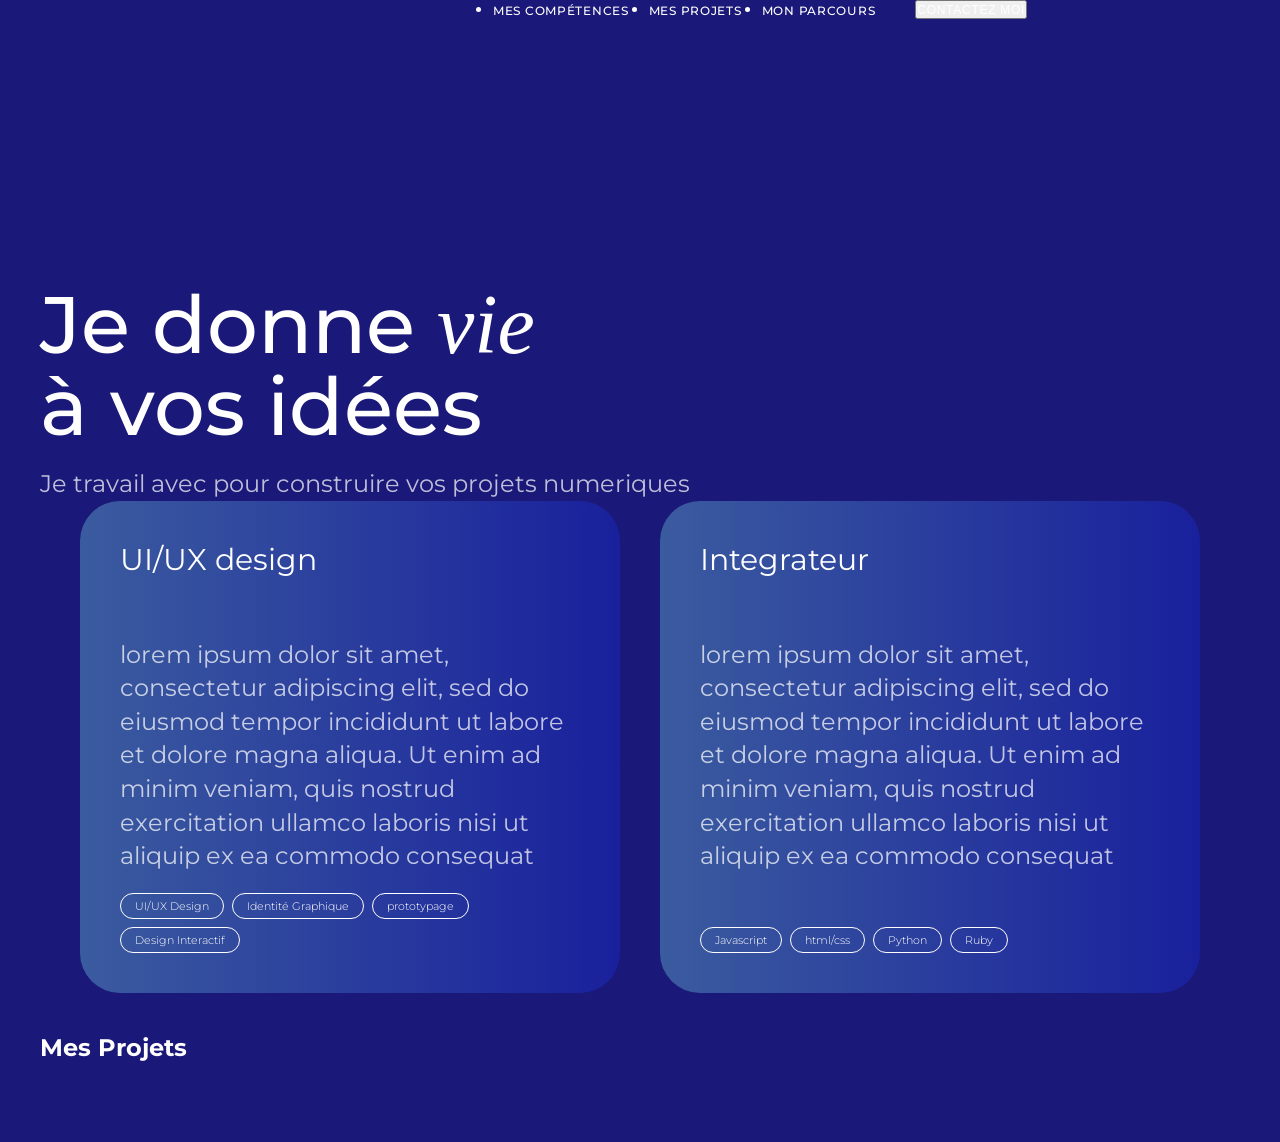
==== index.html @ 18a8f852 "mod new" ====
<!DOCTYPE html>
<html lang="fr">
  <head>
    <meta charset="UTF-8" />
    <meta name="viewport" content="width=device-width, initial-scale=1.0" />
    <title>Portfolio</title>
    <link rel="preconnect" href="https://fonts.googleapis.com" />
    <link rel="preconnect" href="https://fonts.gstatic.com" crossorigin />
    <link href="https://fonts.googleapis.com/css2?family=Montserrat:wght@400;500;600;700;800&display=swap" rel="stylesheet" />
    <link rel="stylesheet" href="style.css" />
  </head>
  <body>
    <nav class="nav-links">
        <a href="#">
            <img class="logo" src="assets/project-img.jpeg" alt="">
        </a>
        <ul >
            <li><a href="#" >Mes Compétences</a></li>
            <li><a href="#">Mes Projets</a></li>
            <li><a href="#" >Mon Parcours</a></li>

        </ul>
        <button ><a >Contactez Moi</a></button>


    </nav>

    <header id="hero">
      <h1>Je donne <em>vie</em> <br> à vos idées</h1>
      <p>Je travail avec pour construire vos projets numeriques</p>


      <section id="competences" class="competences">
        <div class="competence-card">
          <h3>UI/UX design</h3>
          <p>lorem ipsum dolor sit amet, consectetur adipiscing elit, sed do eiusmod  tempor incididunt ut labore et dolore magna aliqua. Ut enim ad minim  veniam, quis nostrud exercitation ullamco laboris nisi ut aliquip ex ea  commodo consequat</p>
          <div class="tags">
             <span class="tag">UI/UX Design</span>
              <span class="tag">Identité Graphique</span>
            <span class="tag">prototypage</span>
             <span class="tag">Design Interactif</span>

          </div>



        </div>

         <div class="competence-card">
          <h3>Integrateur</h3>
          <p>lorem ipsum dolor sit amet, consectetur adipiscing elit, sed do eiusmod  tempor incididunt ut labore et dolore magna aliqua. Ut enim ad minim  veniam, quis nostrud exercitation ullamco laboris nisi ut aliquip ex ea  commodo consequat</p>
          <div class="tags">
             <span class="tag">Javascript</span>
              <span class="tag">html/css</span>
            <span class="tag">Python</span>
             <span class="tag">Ruby</span>

          </div>
          


        </div>



      </section>

    <section id="projets" class="projet">
      <h2>Mes Projets</h2>
    </section>


    </header>

    
  </body>
</html>
---- style.css ----
/* ============================================
   RESET & VARIABLES
   ============================================ */
*, *::before, *::after {
  margin: 0;
  padding: 0;
  box-sizing: border-box;
  scroll-behavior: smooth;
}

:root {
  /* Couleurs */
  --bleu-fonce:  #1A1878;
  --bleu-carte:  #2E2DAE;
  --blanc:       #ffffff;
  --noir:       #000;
  --texte-pale:  rgba(255, 255, 255, 0.72);
  --texte-gris:  #555;

  /* Gradient (nav & footer) */
  --gradient:    linear-gradient(to right, #3B5B9F, #19209C);

  /* Rayons */
  --radius-carte: 40px;
  --radius-nav:   20px;
  --radius-image: 30px;
  --radius-btn:   8px;

  /* Espacements */
  --padding-h:  40px;
  --padding-v:  80px;
  --gap:        40px;
  --gap-sm:     20px;

  /* Largeurs max — écart de 80px = 2 × --padding-h pour aligner nav et contenu */
  --max-width-nav:     1200px;
  --max-width-content: 1280px;

  /* Typographie */
  --fs-h1:   80px;
  --fs-h2:   40px;
  --fs-h3:   30px;
  --fs-body: 14px;
  --fs-nav:  12px;
  --fs-xs:   11px;
  --ls-nav:  0.06em;
}

body {
  font-family: 'Montserrat', sans-serif;
  background-color: var(--bleu-fonce);
  color: var(--blanc);
  display: flex;
  flex-direction: column;
  align-items: center;
}

/* ============================================
   NAVIGATION (header & footer partagent .navbar)
   ============================================ */
nav {
  border-radius: 0 0 var(--radius-nav) var(--radius-nav);
  overflow: hidden;
  display: flex;
  flex-direction: row;
  gap: 60px;
  align-items: flex-start;
}
ul {
  display: flex;
  flex-direction: row;
  gap: 20px;
}

nav a{
  transition: opacity 0.2s;
}

.navbar {
  display: flex;
  align-items: center;
  justify-content: space-between;
  padding: var(--gap-sm) var(--padding-h);
  width: 100%;
  max-width: var(--max-width-nav);
  background: var(--gradient);
}


.logo {
 color: #000;
  font-size: var(--fs-nav);
  font-weight: 500;
  letter-spacing: 0.12em;
  text-transform: uppercase;
  text-decoration: none;
  padding: 100px;
  width: 100px;
}

.nav-links {
  list-style: none;
  display: flex;
  gap: var(--gap);
}

.nav-links a {
  color: var(--blanc);
  text-decoration: none;
  font-size: var(--fs-nav);
  font-weight: 500;
  letter-spacing: var(--ls-nav);
  text-transform: uppercase;
}

.nav-links a:hover {
  opacity: 0.7;
}

.btn-nav {
  color: var(--blanc);
  text-decoration: none;
  font-size: var(--fs-nav);
  font-weight: 500;
  letter-spacing: var(--ls-nav);
  text-transform: uppercase;
  border: 1.5px solid var(--blanc);
  padding: 10px var(--gap-sm);
  border-radius: var(--radius-btn);
  background: var(--gradient);
}

.btn-nav:hover {
  opacity: 0.80;
}

/* ============================================
   HERO
   ============================================ */
#hero {
  background-color: var(--bleu-fonce);
  padding: var(--padding-v) var(--padding-h);
  width: 100%;
  max-width: var(--max-width-content);
}

#hero h1 {
  font-size: var(--fs-h1);
  font-weight: 500;
  line-height: 1;
  margin-bottom: var(--gap-sm);
}

#hero h1 em {
  font-family: Georgia, serif;
  font-style: italic;
  font-weight: 100;
  font-size: calc(var(--fs-h1) + 4px);
}

#hero p {
  font-size: 24px;
  color: var(--texte-pale);
  line-height: 1.4;
}

/* ============================================
   MAIN
   ============================================ */
main {
  display: flex;
  flex-direction: column;
  align-items: center;
  max-width: var(--max-width-content);
  width: 100%;
}

/* ============================================
   COMPÉTENCES
   ============================================ */
.competences {
  padding: 0 var(--padding-h) var(--padding-h);
  display: grid;
  grid-template-columns: 1fr 1fr;
  gap: var(--gap);
}

.competence-card {
  background: var(--gradient);
  border-radius: var(--radius-carte);
  padding: var(--padding-h);
  display: flex;
  flex-direction: column;
  gap: var(--gap-sm);
}

.competence-card h3 {
   font-size: var(--fs-h3);
   font-weight: 400;
   margin-bottom: var(--gap);
}

.competence-card p {
  font-size: var(--fs-body);
  line-height: 1.7;
  color: var(--texte-pale);
  flex: 1;
}

/* ============================================
   TAGS (compétences & projets)
   ============================================ */
.tags {
  display: flex;
  flex-wrap: wrap;
  gap: 8px;
}

.tag {
  font-size: var(--fs-xs);
  font-weight: 300;
  padding: 5px 14px;
  border: 1px solid var(--blanc);
  border-radius: 999px;
  color: var(--blanc);
  white-space: nowrap;
}

.projet-card .tag {
  border-color: var(--noir);
  color: var(--noir);
}

/* ============================================
   PROJETS
   ============================================ */
.projets {
  padding: var(--padding-h);
  display: flex;
  flex-direction: column;
  gap: var(--gap);
  width: 100%;
}

.projets h2 {
  font-size: var(--fs-h2);
  font-weight: 500;
}

.projet-card {
  width: 100%;
  height: 56dvh;
  display: grid;
  grid-template-columns: 1fr 1fr;
  gap: var(--gap);
  align-items: center;
  border-radius: var(--radius-carte);
  padding: var(--padding-h);
  background-color: var(--blanc);
  color: #111;
  box-shadow: 0 4px 24px rgba(0, 0, 0, 0.07);
}

.projet-card.reverse {
  direction: ltr;
}

.projet-top, .projet-bottom {
  display: flex;
  flex-direction: column;
  gap: 8px;
}

.projet-image {
  width: 100%;
  height: 100%;
}

.projet-image img {
  width: 100%;
  height: 100%;
  object-fit: cover;
  border-radius: var(--radius-image);
  display: block;
}

.projet-content {
  height: 100%;
  display: flex;
  flex-direction: column;
  justify-content: space-between;
  gap: 20px;
}

.projet-content h3 {
  font-size: var(--fs-h3);
  font-weight: 500;
}

.projet-content p {
  font-size: var(--fs-body);
  line-height: 1.7;
  color: var(--texte-gris);
}

.btn-projet {
  display: inline-block;
  align-self: flex-start;
  padding: 11px 22px;
  margin-top: 20px;
  font-size: var(--fs-nav);
  font-weight: 500;
  letter-spacing: var(--ls-nav);
  text-decoration: none;
  border-radius: var(--radius-btn);
  background: var(--gradient);
  color: var(--blanc);
  transition: opacity 0.2s;
}

.btn-projet:hover {
  opacity: 0.85;
}

/* ============================================
   PARCOURS
   ============================================ */
.parcours {
  background-color: var(--bleu-fonce);
  padding: var(--padding-v) var(--padding-h);
  display: grid;
  grid-template-columns: 1fr 1fr;
  gap: var(--gap);
  align-items: start;
  width: 100%;
}

.parcours h2 {
  font-size: var(--fs-h2);
  font-weight: 500;
}

.parcours-liste {
  padding: var(--gap-sm) var(--gap);
  background: var(--gradient);
  border-radius: var(--radius-carte);
  list-style: none;
  overflow: hidden;
}

.parcours-item {
  display: flex;
  flex-direction: column;
  gap: 10px;
  padding: var(--gap-sm) 0;
  border-bottom: 1px solid rgba(255, 255, 255, 0.1);
}

.parcours-item:last-child {
  border-bottom: none;
}

.parcours-titre {
  font-size: var(--fs-body);
  font-weight: 500;
}

.parcours-lieu {
  font-size: var(--fs-xs);
  font-weight: 500;
  letter-spacing: 0.08em;
  color: var(--texte-pale);
  text-transform: uppercase;
}

/* ============================================
   FOOTER
   ============================================ */
footer {
  width: 100%;
  max-width: var(--max-width-nav);
  border-radius: var(--radius-nav) var(--radius-nav) 0 0;
  overflow: hidden;
}

footer a{
  transition: opacity 0.2s;
}

/* ============================================
   RESPONSIVE — TABLETTE (≤ 768px)
   Redéfinir les variables suffit pour tout
   ce qui les utilise. Le reste est layout.
   ============================================ */
@media (max-width: 768px) {
  :root {
    --padding-h:  28px;
    --padding-v:  60px;
    --gap:        28px;
    --fs-h1:      52px;
    --fs-h2:      32px;
    --fs-h3:      24px;
  }

  /* Nav : on masque les liens, garde logo + CTA */
  .nav-links {
    display: none;
  }

  /* Compétences : une seule colonne */
  .competences {
    grid-template-columns: 1fr;
  }

  /* Projets : une seule colonne, hauteur auto */
  .projet-card {
    grid-template-columns: 1fr;
    height: auto;
  }

  /* Image toujours en premier sur mobile */
  .projet-card .projet-image {
    order: -1;
    height: 240px;
  }

  /* Parcours : une seule colonne */
  .parcours {
    grid-template-columns: 1fr;
  }
}

/* ============================================
   RESPONSIVE — MOBILE (≤ 480px)
   ============================================ */
@media (max-width: 480px) {
  :root {
    --padding-h:  16px;
    --padding-v:  40px;
    --gap:        20px;
    --gap-sm:     12px;
    --fs-h1:      38px;
    --fs-h2:      26px;
    --fs-h3:      20px;
    --fs-body:    13px;
  }

  /* Hero : taille em fixe pour que le calc() sur em reste cohérent */
  #hero h1 em {
    font-size: calc(var(--fs-h1) + 2px);
  }

  #hero p {
    font-size: 16px;
  }

  /* Bouton nav réduit */
  .btn-nav {
    font-size: 10px;
    padding: 8px 12px;
  }

  /* Image projet plus petite */
  .projet-card .projet-image {
    height: 180px;
  }
}
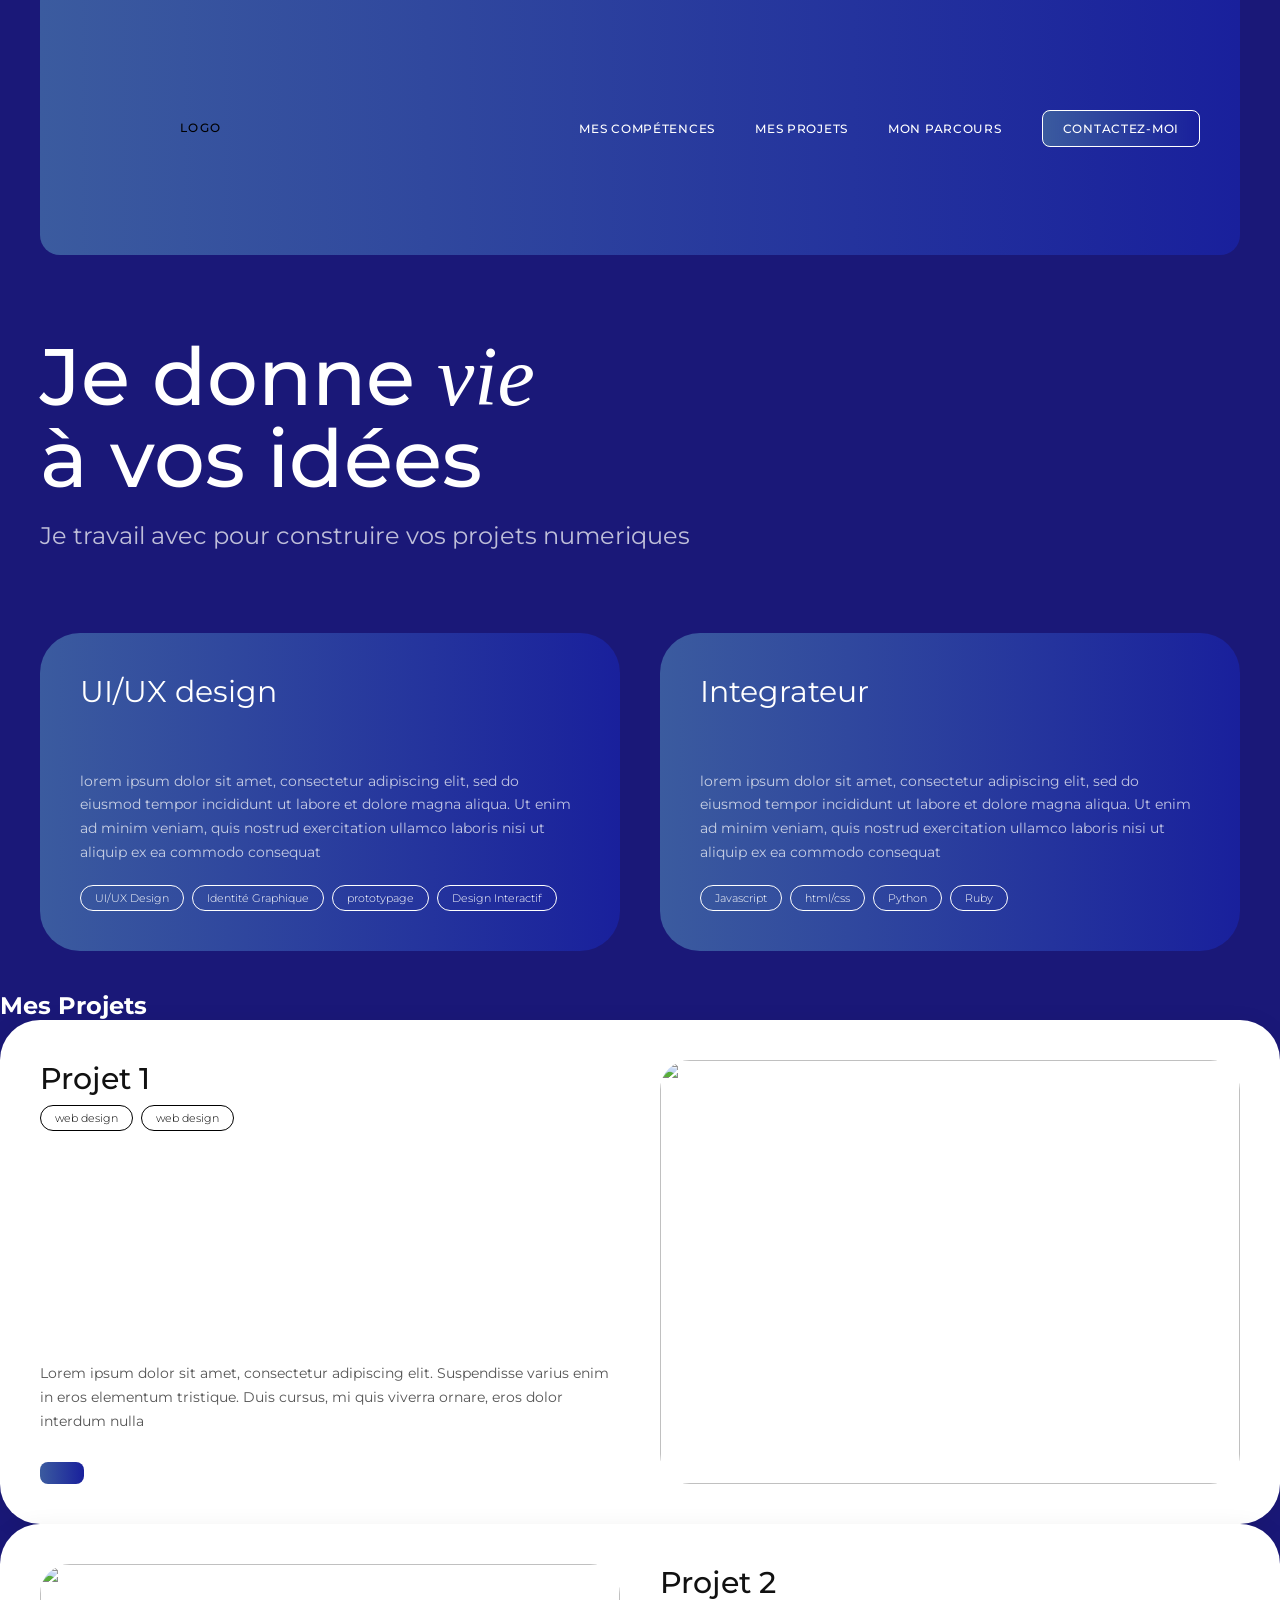
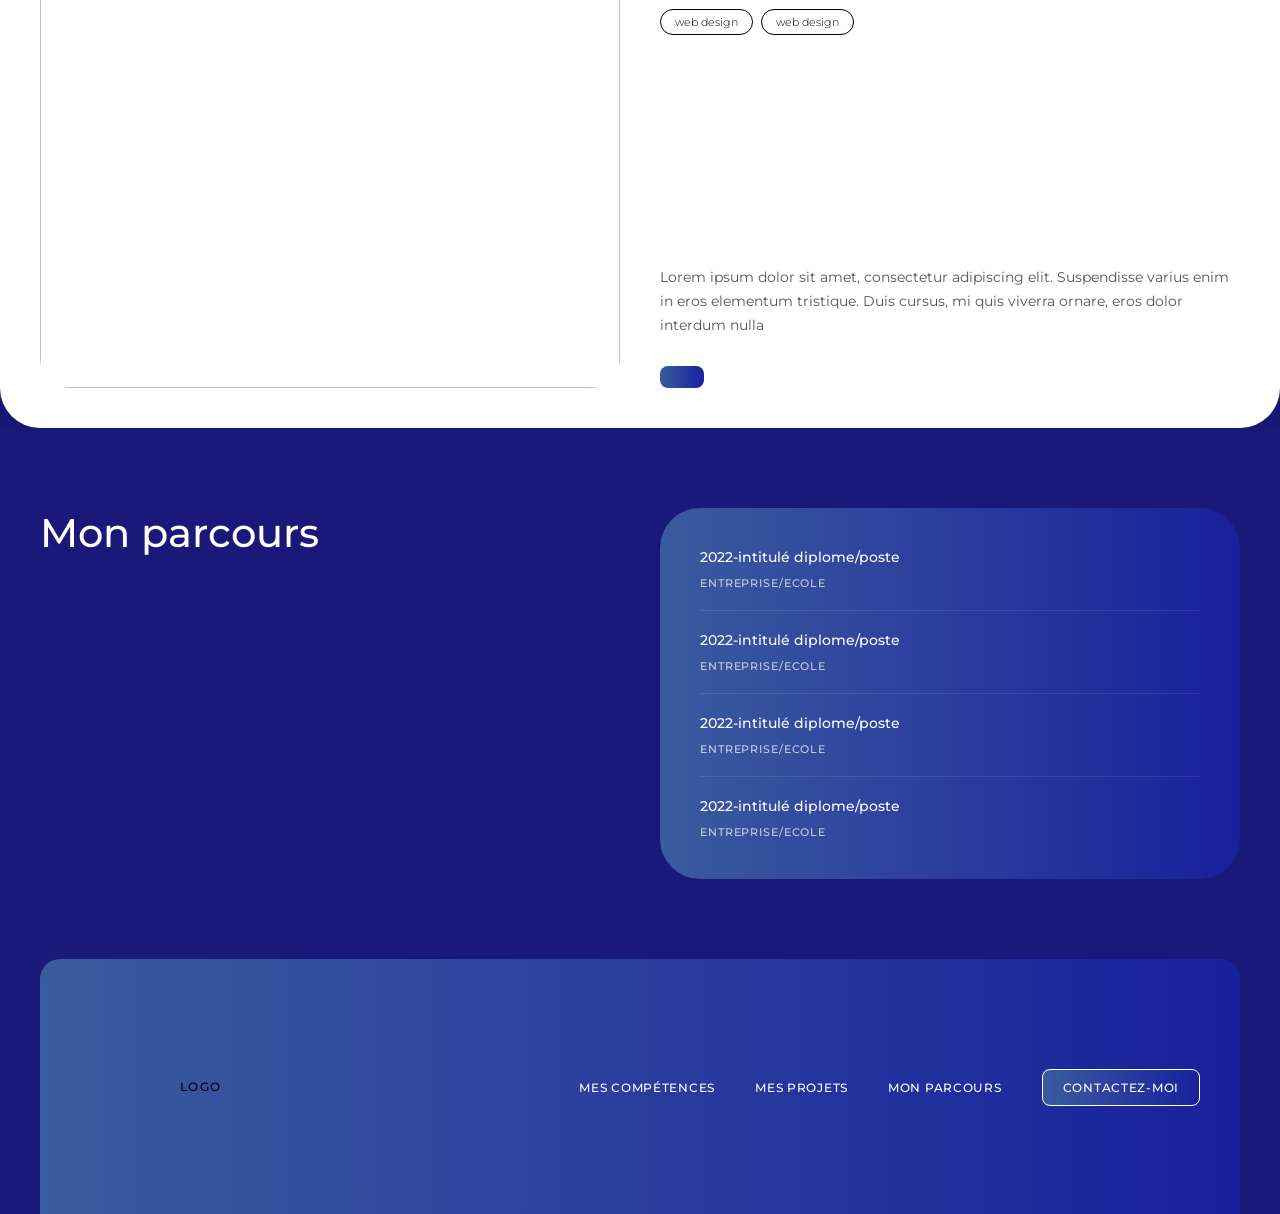
==== commit bd5f385a: "new" ====
--- a/index.html
+++ b/index.html
@@ -10,26 +10,22 @@
     <link rel="stylesheet" href="style.css" />
   </head>
   <body>
-    <nav class="nav-links">
-        <a href="#">
-            <img class="logo" src="assets/project-img.jpeg" alt="">
-        </a>
-        <ul >
-            <li><a href="#" >Mes Compétences</a></li>
-            <li><a href="#">Mes Projets</a></li>
-            <li><a href="#" >Mon Parcours</a></li>
+  <nav class="navbar">
+<a class="logo" href="#">LOGO</a>
+<ul class="nav-links">
+    <li> <a href="#competences">Mes Compétences</a> </li>
+    <li> <a href="#projets">Mes Projets</a> </li>
+    <li> <a href="#parcours">Mon Parcours</a> </li><li> <a class="btn-nav" href="#">Contactez-Moi</a> </li>
 
-        </ul>
-        <button ><a >Contactez Moi</a></button>
+  </ul>
 
-
-    </nav>
+  </nav>
 
     <header id="hero">
       <h1>Je donne <em>vie</em> <br> à vos idées</h1>
       <p>Je travail avec pour construire vos projets numeriques</p>
-
-
+ </header>
+<main>
       <section id="competences" class="competences">
         <div class="competence-card">
           <h3>UI/UX design</h3>
@@ -67,10 +63,81 @@
 
     <section id="projets" class="projet">
       <h2>Mes Projets</h2>
-    </section>
+      <article class="projet-card">
+        <div class="projet-content">
+          <div class="projet-top">
+            <h3>Projet 1</h3>
+            <div class="tags">
+            <span class="tag">web design</span>
+            <span class="tag">web design</span>
+          </div>
+          </div>
+
+          <div class="projet-bottom">
+            <p>Lorem ipsum dolor sit amet, consectetur adipiscing elit. Suspendisse varius enim in eros elementum tristique. Duis cursus, mi quis viverra ornare, eros dolor interdum nulla</p>
+            <a class="btn-projet" href="#"></a>
+          </div>
+          
+
+        </div>
+        <div class="projet-image">
+          <img src="assets/project-img.jpeg" alt="">
+        </div>
+
+        
 
 
-    </header>
+      </article>
+
+      <article class="projet-card reverse">
+        <div class="projet-image"><img src="assets/project-img.jpeg" alt=""></div>
+        <div class="projet-content">
+          <div class="projet-top">
+            <h3>Projet 2</h3>
+            <div class="tags">
+            <span class="tag">web design</span>
+            <span class="tag">web design</span>
+          </div>
+          </div>
+
+          <div class="projet-bottom">
+            <p>Lorem ipsum dolor sit amet, consectetur adipiscing elit. Suspendisse varius enim in eros elementum tristique. Duis cursus, mi quis viverra ornare, eros dolor interdum nulla</p>
+            <a class="btn-projet" href="#"></a>
+          </div>
+          
+
+        </div>
+      </article>
+    </section>
+      
+
+    <section id="parcours" class="parcours">
+      <h2>Mon parcours</h2>
+      <ul class="parcours-liste">
+        <li class="parcours-item"><p class="parcours-titre">2022-intitulé diplome/poste </p> <p class="parcours-lieu">Entreprise/Ecole</p></li>
+         <li class="parcours-item"><p class="parcours-titre">2022-intitulé diplome/poste </p> <p class="parcours-lieu">Entreprise/Ecole</p></li>
+          <li class="parcours-item"><p class="parcours-titre">2022-intitulé diplome/poste </p> <p class="parcours-lieu">Entreprise/Ecole</p></li>
+           <li class="parcours-item"><p class="parcours-titre">2022-intitulé diplome/poste </p> <p class="parcours-lieu">Entreprise/Ecole</p></li>
+
+      </ul>
+
+    </section>
+   
+
+</main>
+
+<footer class="navbar">
+  <span class="logo">Logo</span>
+  <ul class="nav-links">
+    <li> <a href="#">Mes Compétences</a> </li>
+    <li> <a href="#">Mes Projets</a> </li>
+    <li> <a href="#">Mon Parcours</a> </li><li> <a class="btn-nav" href="#">Contactez-Moi</a> </li>
+
+  </ul>
+
+
+</footer>
+   
 
     
   </body>
--- a/style.css
+++ b/style.css
@@ -61,15 +61,6 @@
 nav {
   border-radius: 0 0 var(--radius-nav) var(--radius-nav);
   overflow: hidden;
-  display: flex;
-  flex-direction: row;
-  gap: 60px;
-  align-items: flex-start;
-}
-ul {
-  display: flex;
-  flex-direction: row;
-  gap: 20px;
 }
 
 nav a{
@@ -249,7 +240,7 @@
 
 .projet-card {
   width: 100%;
-  height: 56dvh;
+  min-height: 56dvh;
   display: grid;
   grid-template-columns: 1fr 1fr;
   gap: var(--gap);
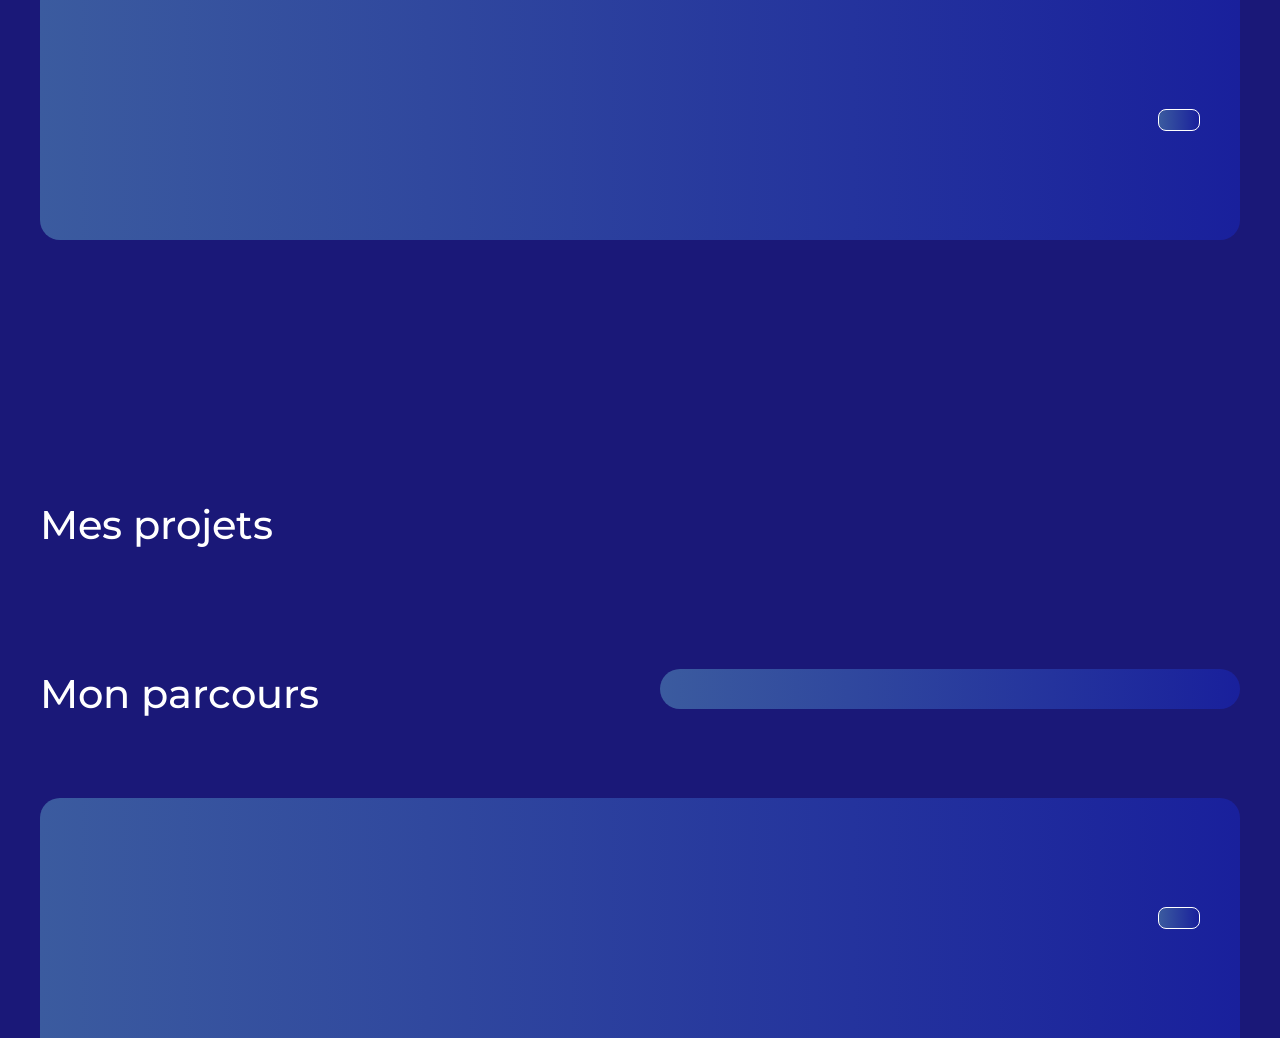
==== commit 321c7a5b: "update new exo" ====
--- a/index.html
+++ b/index.html
@@ -10,135 +10,53 @@
     <link rel="stylesheet" href="style.css" />
   </head>
   <body>
-  <nav class="navbar">
-<a class="logo" href="#">LOGO</a>
-<ul class="nav-links">
-    <li> <a href="#competences">Mes Compétences</a> </li>
-    <li> <a href="#projets">Mes Projets</a> </li>
-    <li> <a href="#parcours">Mon Parcours</a> </li><li> <a class="btn-nav" href="#">Contactez-Moi</a> </li>
 
-  </ul>
+    <!-- ===================== NAV ===================== -->
+    <!-- Contenu peuplé par script.js -->
+    <nav class="navbar">
+      <a href="#" class="logo"></a>
+      <ul class="nav-links"></ul>
+      <a class="btn-nav"></a>
+    </nav>
 
-  </nav>
+    <!-- ===================== HERO ===================== -->
+    <!-- Contenu peuplé par script.js -->
+    <header id="hero">
+      <h1></h1>
+      <p></p>
+    </header>
 
-    <header id="hero">
-      <h1>Je donne <em>vie</em> <br> à vos idées</h1>
-      <p>Je travail avec pour construire vos projets numeriques</p>
- </header>
-<main>
-      <section id="competences" class="competences">
-        <div class="competence-card">
-          <h3>UI/UX design</h3>
-          <p>lorem ipsum dolor sit amet, consectetur adipiscing elit, sed do eiusmod  tempor incididunt ut labore et dolore magna aliqua. Ut enim ad minim  veniam, quis nostrud exercitation ullamco laboris nisi ut aliquip ex ea  commodo consequat</p>
-          <div class="tags">
-             <span class="tag">UI/UX Design</span>
-              <span class="tag">Identité Graphique</span>
-            <span class="tag">prototypage</span>
-             <span class="tag">Design Interactif</span>
+    <main>
 
-          </div>
+      <!-- ===================== COMPÉTENCES ===================== -->
+      <!-- Cartes peuplées par script.js -->
+      <section id="competences" class="competences"></section>
 
-
-
-        </div>
-
-         <div class="competence-card">
-          <h3>Integrateur</h3>
-          <p>lorem ipsum dolor sit amet, consectetur adipiscing elit, sed do eiusmod  tempor incididunt ut labore et dolore magna aliqua. Ut enim ad minim  veniam, quis nostrud exercitation ullamco laboris nisi ut aliquip ex ea  commodo consequat</p>
-          <div class="tags">
-             <span class="tag">Javascript</span>
-              <span class="tag">html/css</span>
-            <span class="tag">Python</span>
-             <span class="tag">Ruby</span>
-
-          </div>
-          
-
-
-        </div>
-
-
-
+      <!-- ===================== PROJETS ===================== -->
+      <!-- Cartes peuplées par script.js -->
+      <section id="projets" class="projets">
+        <h2>Mes projets</h2>
       </section>
 
-    <section id="projets" class="projet">
-      <h2>Mes Projets</h2>
-      <article class="projet-card">
-        <div class="projet-content">
-          <div class="projet-top">
-            <h3>Projet 1</h3>
-            <div class="tags">
-            <span class="tag">web design</span>
-            <span class="tag">web design</span>
-          </div>
-          </div>
+      <!-- ===================== PARCOURS ===================== -->
+      <!-- Items peuplés par script.js -->
+      <section id="parcours" class="parcours">
+        <h2>Mon parcours</h2>
+        <ul class="parcours-liste"></ul>
+      </section>
 
-          <div class="projet-bottom">
-            <p>Lorem ipsum dolor sit amet, consectetur adipiscing elit. Suspendisse varius enim in eros elementum tristique. Duis cursus, mi quis viverra ornare, eros dolor interdum nulla</p>
-            <a class="btn-projet" href="#"></a>
-          </div>
-          
+    </main>
 
-        </div>
-        <div class="projet-image">
-          <img src="assets/project-img.jpeg" alt="">
-        </div>
+    <!-- ===================== FOOTER ===================== -->
+    <!-- Contenu peuplé par script.js (même données que nav) -->
+    <footer class="navbar">
+      <span class="logo"></span>
+      <ul class="nav-links"></ul>
+      <a class="btn-nav"></a>
+    </footer>
 
-        
+    <!-- script.js charge data.json et peuple toute la page -->
+    <script src="script-correction.js"></script>
 
-
-      </article>
-
-      <article class="projet-card reverse">
-        <div class="projet-image"><img src="assets/project-img.jpeg" alt=""></div>
-        <div class="projet-content">
-          <div class="projet-top">
-            <h3>Projet 2</h3>
-            <div class="tags">
-            <span class="tag">web design</span>
-            <span class="tag">web design</span>
-          </div>
-          </div>
-
-          <div class="projet-bottom">
-            <p>Lorem ipsum dolor sit amet, consectetur adipiscing elit. Suspendisse varius enim in eros elementum tristique. Duis cursus, mi quis viverra ornare, eros dolor interdum nulla</p>
-            <a class="btn-projet" href="#"></a>
-          </div>
-          
-
-        </div>
-      </article>
-    </section>
-      
-
-    <section id="parcours" class="parcours">
-      <h2>Mon parcours</h2>
-      <ul class="parcours-liste">
-        <li class="parcours-item"><p class="parcours-titre">2022-intitulé diplome/poste </p> <p class="parcours-lieu">Entreprise/Ecole</p></li>
-         <li class="parcours-item"><p class="parcours-titre">2022-intitulé diplome/poste </p> <p class="parcours-lieu">Entreprise/Ecole</p></li>
-          <li class="parcours-item"><p class="parcours-titre">2022-intitulé diplome/poste </p> <p class="parcours-lieu">Entreprise/Ecole</p></li>
-           <li class="parcours-item"><p class="parcours-titre">2022-intitulé diplome/poste </p> <p class="parcours-lieu">Entreprise/Ecole</p></li>
-
-      </ul>
-
-    </section>
-   
-
-</main>
-
-<footer class="navbar">
-  <span class="logo">Logo</span>
-  <ul class="nav-links">
-    <li> <a href="#">Mes Compétences</a> </li>
-    <li> <a href="#">Mes Projets</a> </li>
-    <li> <a href="#">Mon Parcours</a> </li><li> <a class="btn-nav" href="#">Contactez-Moi</a> </li>
-
-  </ul>
-
-
-</footer>
-   
-
-    
   </body>
 </html>
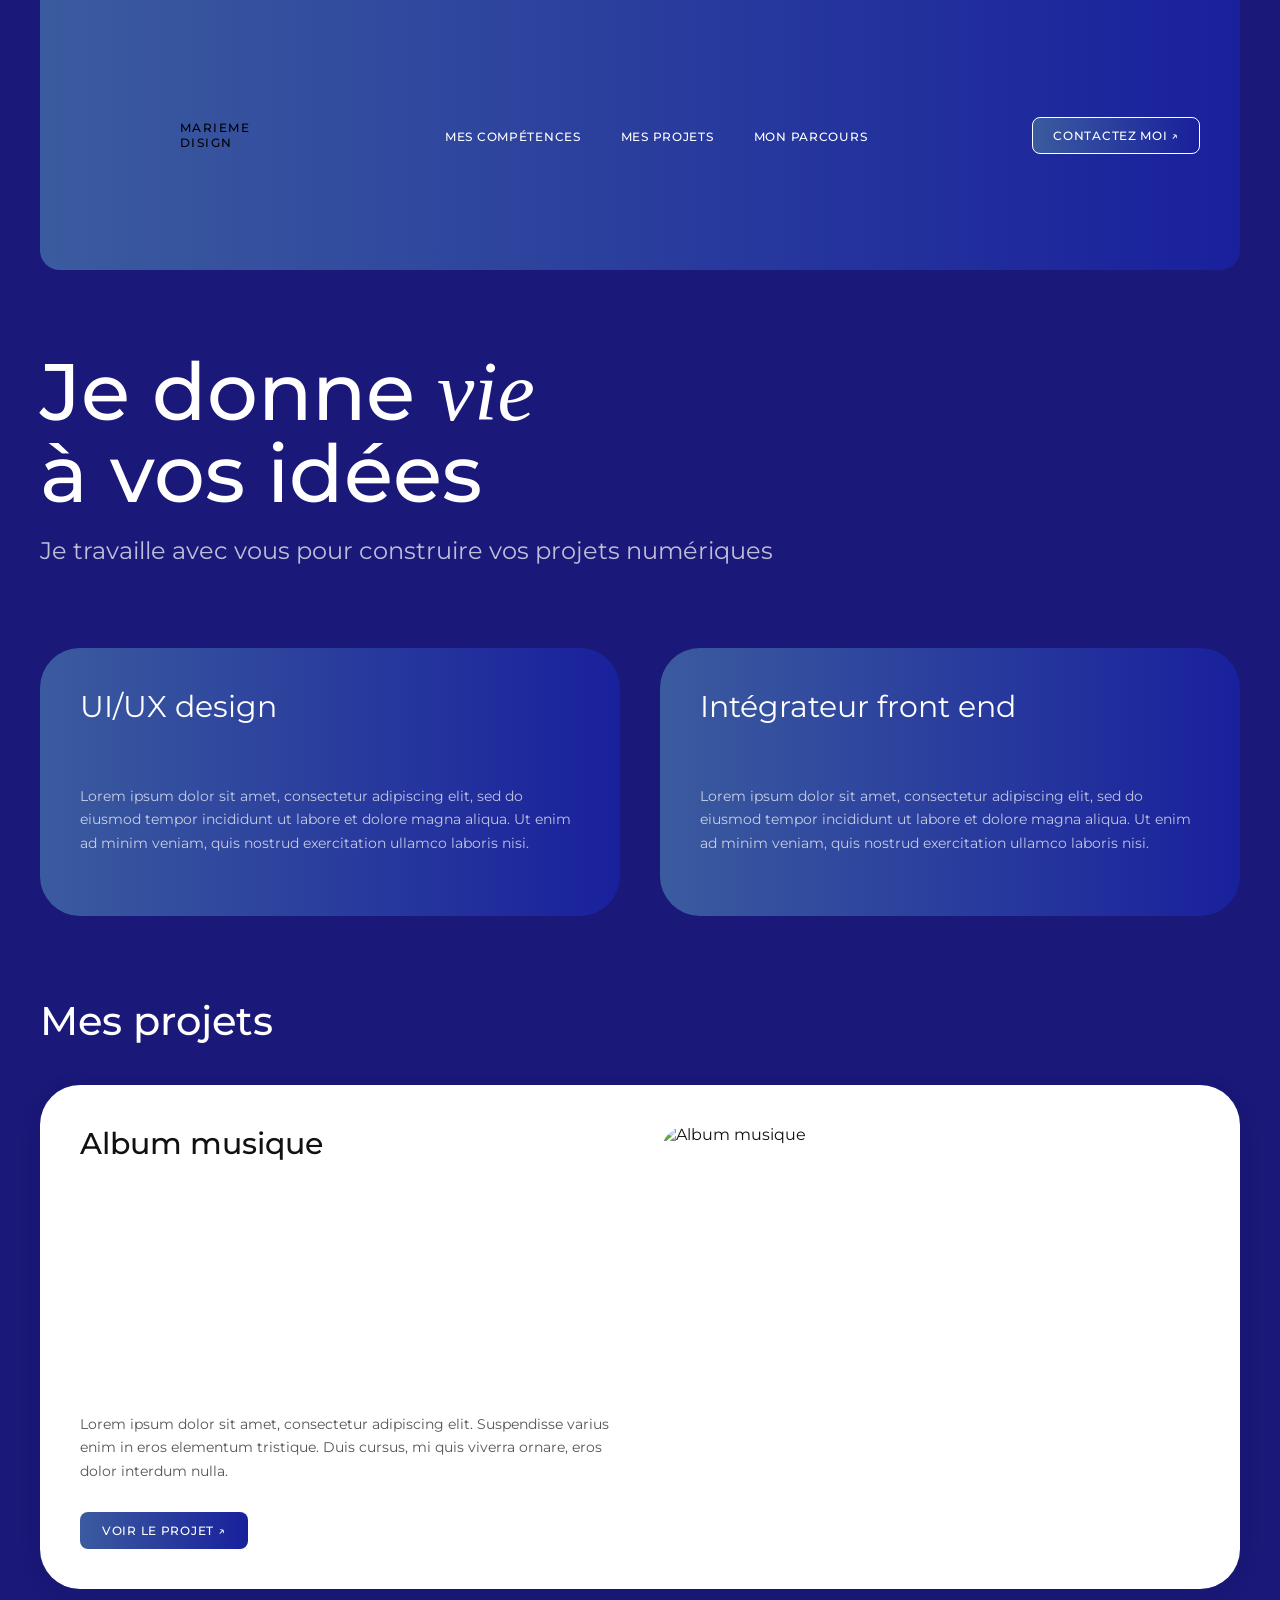
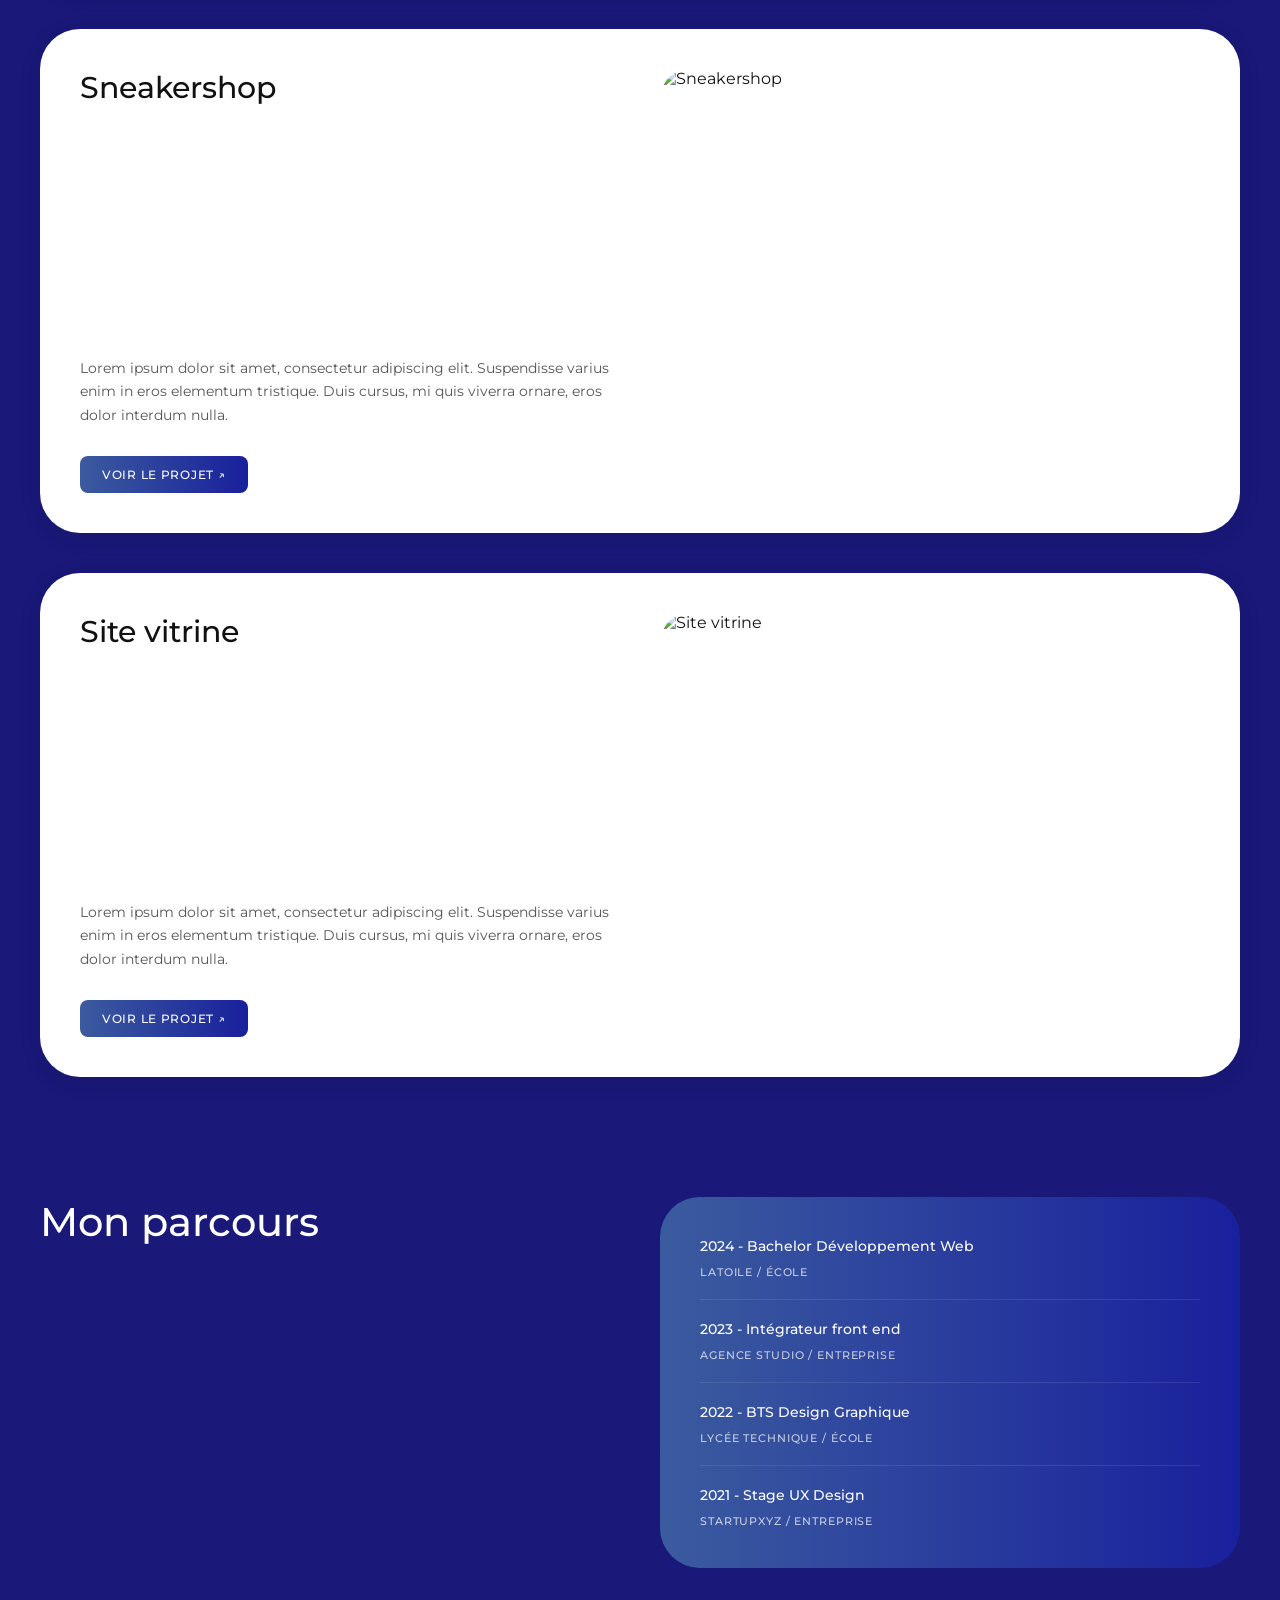
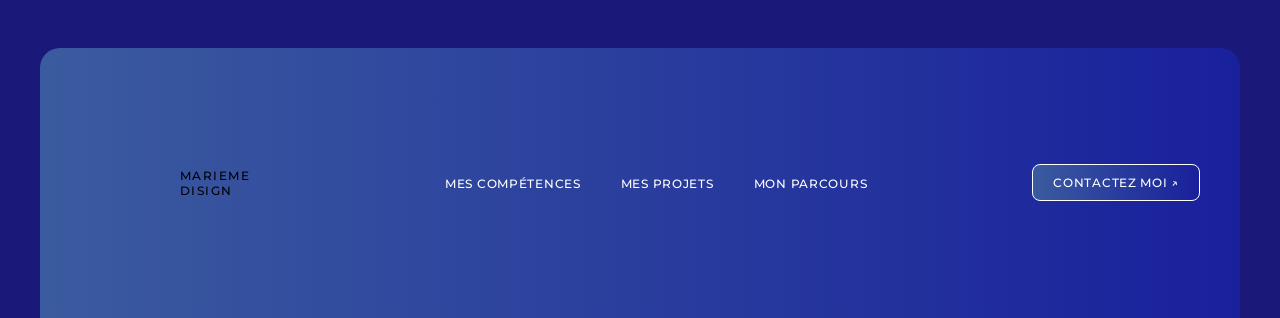
==== commit 9a5790d7: "new" ====
--- a/index.html
+++ b/index.html
@@ -56,7 +56,7 @@
     </footer>
 
     <!-- script.js charge data.json et peuple toute la page -->
-    <script src="script-correction.js"></script>
+    <script src="script.js"></script>
 
   </body>
 </html>
